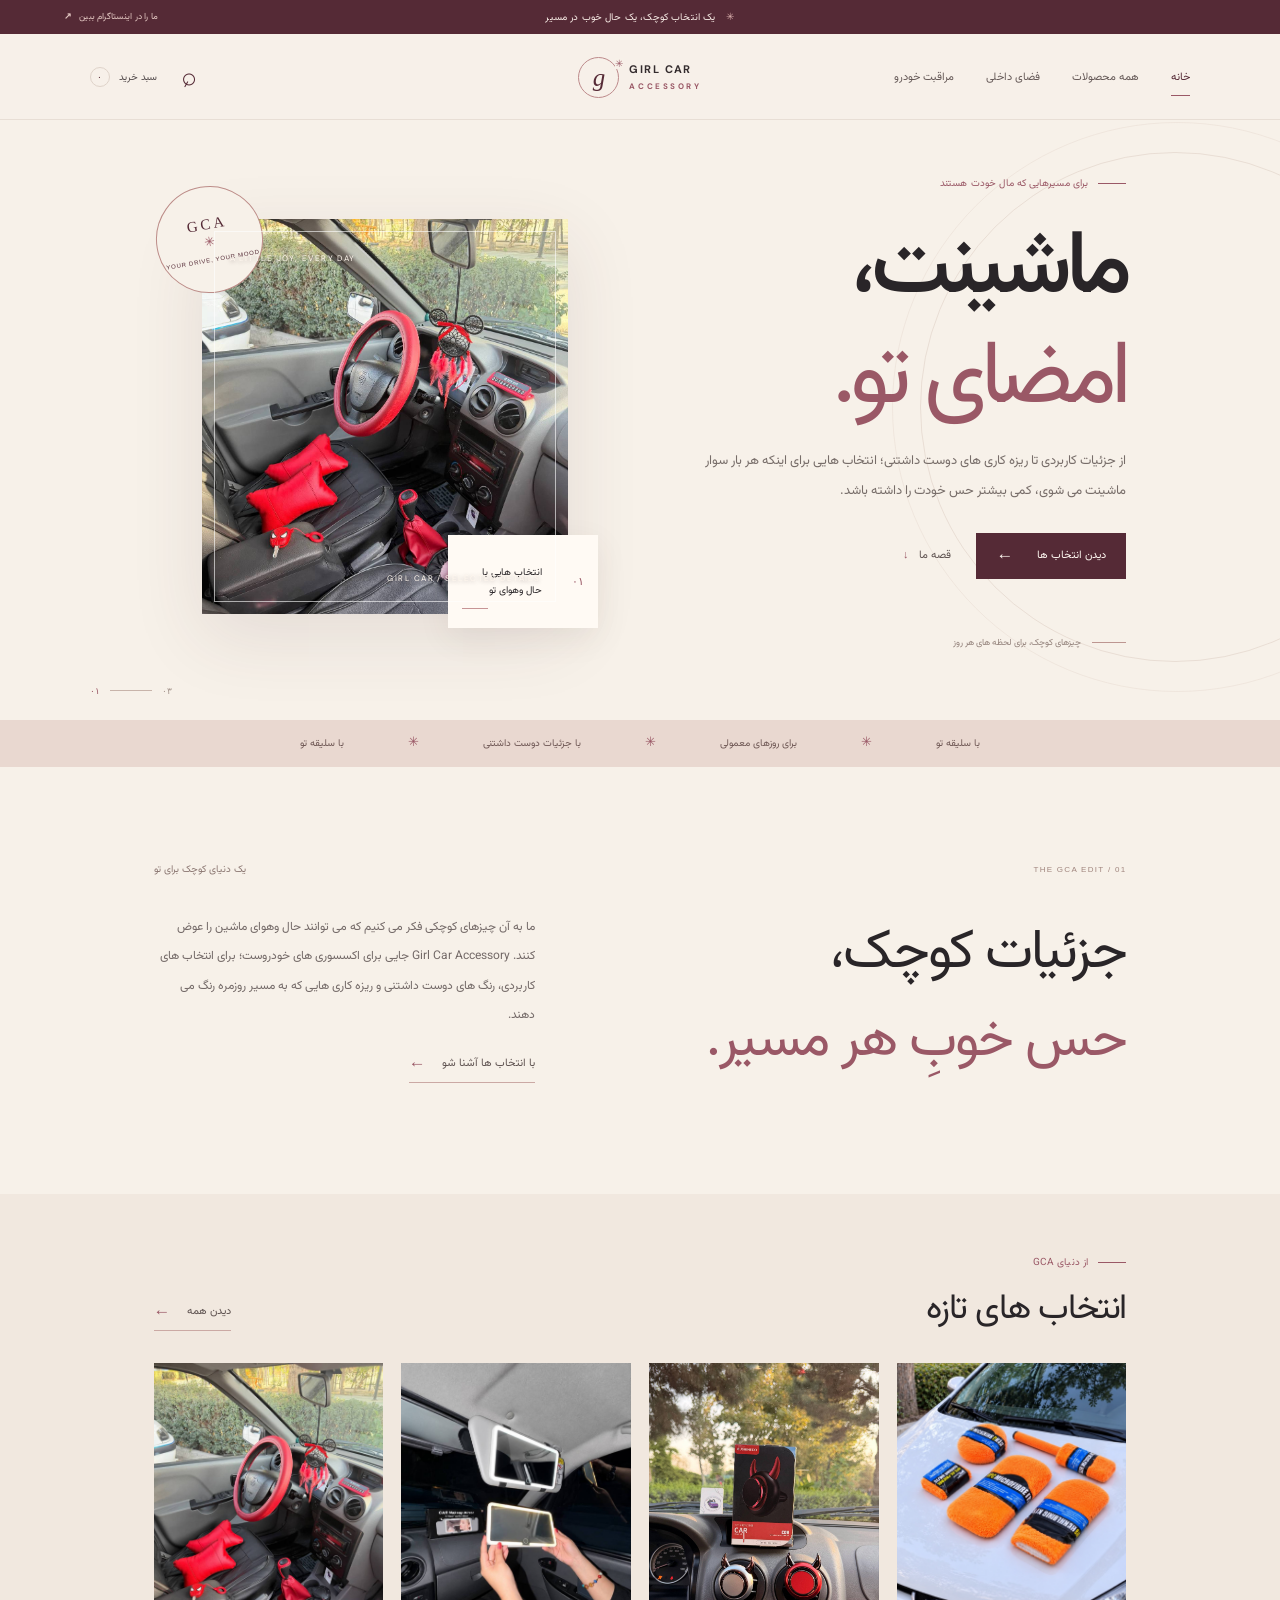
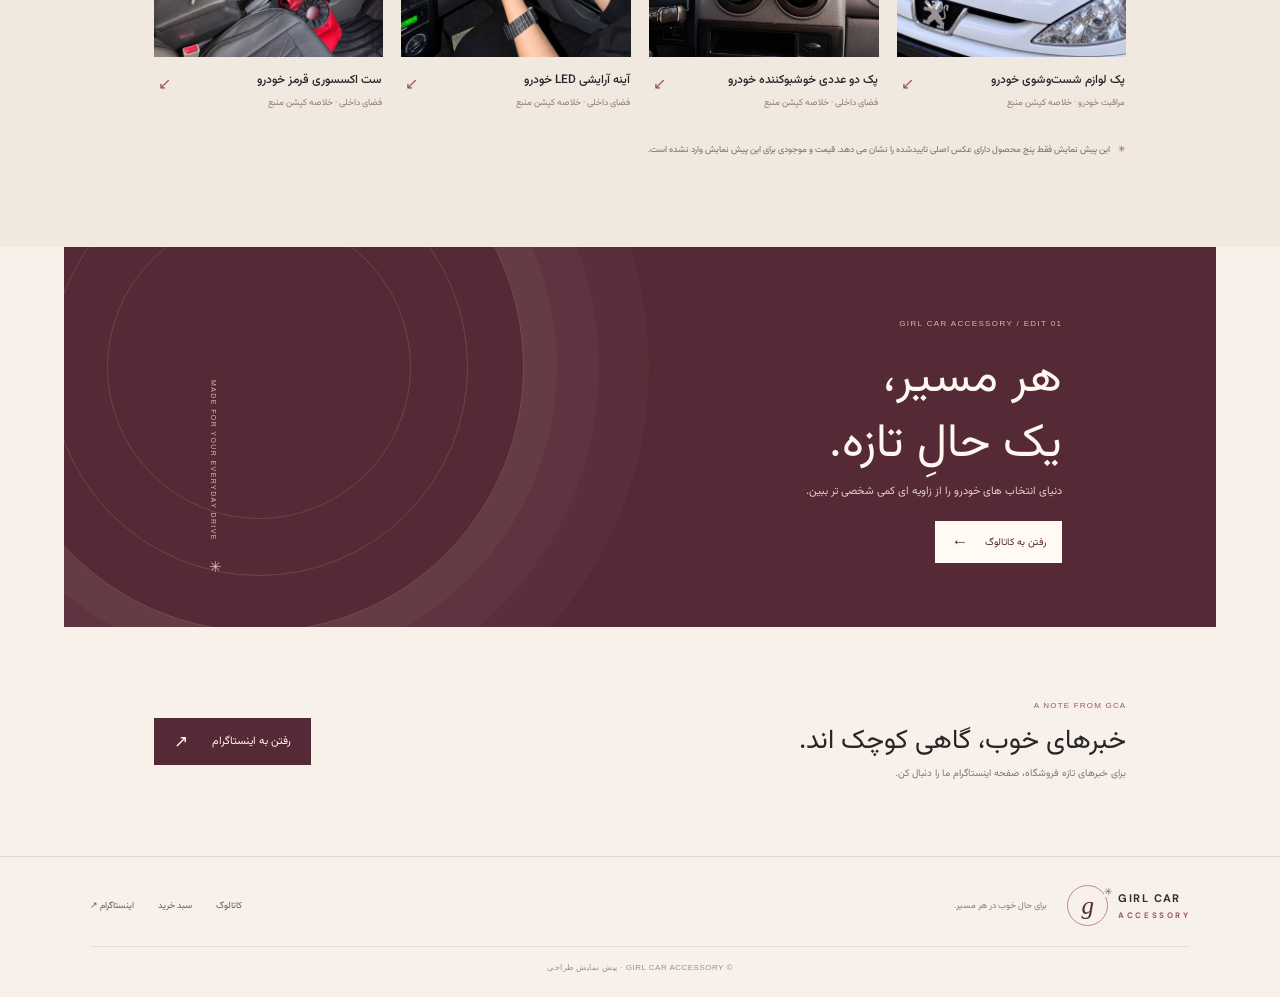
==== index.html @ e31d3c9d "Prepare public Girl Car Accessory preview" ====
<!doctype html>
<html lang="fa" dir="rtl">
<head>
  <meta charset="utf-8">
  <meta name="viewport" content="width=device-width, initial-scale=1">
  <meta name="theme-color" content="#f7f1e9">
  <meta name="description" content="فروشگاه لوازم جانبی خودرو با انتخاب هایی برای حال بهتر در مسیر.">
  <title>Girl Car Accessory | جزئیات کوچک، حس خوب رانندگی</title>
  <link rel="preconnect" href="https://fonts.googleapis.com">
  <link rel="preconnect" href="https://fonts.gstatic.com" crossorigin>
  <link href="https://fonts.googleapis.com/css2?family=DM+Sans:wght@400;500;600;700&family=Vazirmatn:wght@300;400;500;600;700&display=swap" rel="stylesheet">
  <link rel="stylesheet" href="styles.css">
<link rel="icon" type="image/svg+xml" href="gca-favicon.svg"></head>
<body>
  <div class="announcement"><span class="announcement-mark">✳</span><span>یک انتخاب کوچک، یک حال خوب در مسیر</span><a href="https://www.instagram.com/girl_car_accessory/" target="_blank" rel="noreferrer">ما را در اینستاگرام ببین <b>↗</b></a></div>
  <header class="site-header">
    <button class="menu-toggle" aria-label="باز کردن منو" aria-expanded="false"><span></span><span></span></button>
    <nav class="main-nav" aria-label="ناوبری اصلی"><a class="active" href="index.html">خانه</a><a href="catalog.html">همه محصولات</a><a href="catalog.html?category=interior">فضای داخلی</a><a href="catalog.html?category=care">مراقبت خودرو</a></nav>
    <a class="brand" href="index.html" aria-label="Girl Car Accessory، خانه"><span class="brand-symbol">g<span>✳</span></span><span class="brand-wordmark">GIRL CAR<small>ACCESSORY</small></span></a>
    <div class="header-tools"><a class="search-link" href="catalog.html" aria-label="جست وجو">⌕</a><a class="bag-link" href="cart.html" aria-label="سبد خرید">سبد خرید <span class="bag-count">۰</span></a></div>
  </header>
  <main>
    <section class="hero" aria-labelledby="hero-title">
      <div class="hero-orbit orbit-one"></div><div class="hero-orbit orbit-two"></div>
      <div class="hero-copy">
        <div class="eyebrow"><span class="eyebrow-rule"></span>برای مسیرهایی که مال خودت هستند</div>
        <h1 id="hero-title">ماشینت،<br><em>امضای تو.</em></h1>
        <p>از جزئیات کاربردی تا ریزه کاری های دوست داشتنی؛ انتخاب هایی برای اینکه هر بار سوار ماشینت می شوی، کمی بیشتر حس خودت را داشته باشد.</p>
        <div class="hero-actions"><a href="catalog.html" class="button-primary">دیدن انتخاب ها <span>←</span></a><a href="#story" class="quiet-link">قصه ما <span>↓</span></a></div>
        <div class="hero-footnote"><span></span>چیزهای کوچک، برای لحظه های هر روز</div>
      </div>
      <div class="hero-visual" aria-label="روایت تصویری از انتخاب های فروشگاه">
        <div class="hero-photo-frame">
          <img class="hero-real-photo" src="media/red-car-accessory-set/red-set.jpg" alt="عکس اصلی ست اکسسوری قرمز خودرو در کابین">
          <div class="frame-label label-top">A LITTLE JOY, EVERY DAY</div><div class="frame-label label-bottom">GIRL CAR / SELECTED DETAILS</div>
        </div>
        <div class="visual-note"><span class="note-number">۰۱</span><span>انتخاب هایی با<br>حال وهوای تو</span><i></i></div>
        <div class="hero-seal"><span>GCA</span><b>✳</b><small>YOUR DRIVE, YOUR MOOD</small></div>
      </div>
      <div class="hero-index"><b>۰۱</b><span></span>۰۳</div>
    </section>
    <section class="brand-strip" aria-label="ویژگی های برند"><span>با سلیقه تو</span><i>✳</i><span>برای روزهای معمولی</span><i>✳</i><span>با جزئیات دوست داشتنی</span><i>✳</i><span>با سلیقه تو</span></section>
    <section class="story section-shell" id="story">
      <div class="section-meta"><span>01 / THE GCA EDIT</span><span>یک دنیای کوچک برای تو</span></div>
      <div class="story-grid"><h2>جزئیات کوچک،<br><em>حس خوبِ هر مسیر.</em></h2><div class="story-copy"><p>ما به آن چیزهای کوچکی فکر می کنیم که می توانند حال وهوای ماشین را عوض کنند. Girl Car Accessory جایی برای اکسسوری های خودروست؛ برای انتخاب های کاربردی، رنگ های دوست داشتنی و ریزه کاری هایی که به مسیر روزمره رنگ می دهند.</p><a href="catalog.html" class="text-arrow">با انتخاب ها آشنا شو <span>←</span></a></div></div>
    </section>
    <section class="edit-section section-shell" aria-labelledby="edit-title">
      <div class="section-heading"><div><div class="eyebrow"><span class="eyebrow-rule"></span>از دنیای GCA</div><h2 id="edit-title">انتخاب های تازه</h2></div><a class="text-arrow" href="catalog.html">دیدن همه <span>←</span></a></div>
      <div class="product-grid">
        <a class="product-card" href="product.html?slug=car-wash-kit"><div class="product-art art-wash"><span class="source-stamp">جایگاه عکس · فایل اصلی در انتظار</span><span class="art-glyph">✳</span><span class="art-caption">DESIGN PLACEHOLDER</span></div><div class="product-info"><div><h3>پک لوازم شست وشوی خودرو</h3><p>از انتخاب های مراقبت خودرو</p></div><span class="card-arrow">↙</span></div></a>
        <a class="product-card" href="product.html?slug=led-vanity-mirror"><div class="product-art art-mirror"><span class="source-stamp">جایگاه عکس · فایل اصلی در انتظار</span><span class="art-glyph">◌</span><span class="art-caption">DESIGN PLACEHOLDER</span></div><div class="product-info"><div><h3>آینه آرایشی LED خودرو</h3><p>جزئیاتی برای فضای داخلی</p></div><span class="card-arrow">↙</span></div></a>
        <a class="product-card" href="product.html?slug=dancing-lizard-figure"><div class="product-art art-charm"><span class="source-stamp">جایگاه عکس · فایل اصلی در انتظار</span><span class="art-glyph">✳</span><span class="art-caption">DESIGN PLACEHOLDER</span></div><div class="product-info"><div><h3>فیگور فنری مارمولک</h3><p>یک جزئیات بازیگوشانه</p></div><span class="card-arrow">↙</span></div></a>
        <a class="product-card" href="product.html?slug=two-piece-car-fragrance"><div class="product-art art-wheel"><span class="source-stamp">جایگاه عکس · فایل اصلی در انتظار</span><span class="art-glyph">◉</span><span class="art-caption">DESIGN PLACEHOLDER</span></div><div class="product-info"><div><h3>پک دو عددی خوشبوکننده خودرو</h3><p>دو رنگ در کپشن معرفی شده</p></div><span class="card-arrow">↙</span></div></a>
      </div>
      <p class="preview-note"><span>✳</span>این پیش نمایش فقط پنج محصول دارای عکس اصلی تاییدشده را نشان می دهد. قیمت و موجودی برای این پیش نمایش وارد نشده است.</p>
    </section>
    <section class="editorial-banner"><div class="banner-outline"></div><div class="banner-copy"><span class="banner-kicker">GIRL CAR ACCESSORY / EDIT 01</span><h2>هر مسیر،<br>یک حالِ تازه.</h2><p>دنیای انتخاب های خودرو را از زاویه ای کمی شخصی تر ببین.</p><a class="button-light" href="catalog.html">رفتن به کاتالوگ <span>←</span></a></div><div class="banner-side-note">MADE FOR YOUR EVERYDAY DRIVE <b>✳</b></div></section>
    <section class="newsletter section-shell"><div><span class="eyebrow">A NOTE FROM GCA</span><h2>خبرهای خوب، گاهی کوچک اند.</h2><p>برای خبرهای تازه فروشگاه، صفحه اینستاگرام ما را دنبال کن.</p></div><a href="https://www.instagram.com/girl_car_accessory/" target="_blank" rel="noreferrer" class="button-primary">رفتن به اینستاگرام <span>↗</span></a></section>
  </main>
  <footer class="site-footer"><a class="brand footer-brand" href="index.html"><span class="brand-symbol">g<span>✳</span></span><span class="brand-wordmark">GIRL CAR<small>ACCESSORY</small></span></a><p>برای حال خوب در هر مسیر.</p><div class="footer-links"><a href="catalog.html">کاتالوگ</a><a href="cart.html">سبد خرید</a><a href="https://www.instagram.com/girl_car_accessory/" target="_blank" rel="noreferrer">اینستاگرام ↗</a></div><small>© GIRL CAR ACCESSORY · پیش نمایش طراحی</small></footer>
  <script src="script.js" defer></script><script src="storefront-preview.js" defer></script>
</body>
</html>
---- styles.css ----
@charset "UTF-8";
:root{--paper:#f7f1e9;--ivory:#fffaf4;--cream:#efe4d9;--rose:#c8878d;--rose-dark:#9a5866;--burgundy:#552a36;--ink:#292528;--muted:#786d6a;--line:#dfd3c9;--serif:"DM Sans","Vazirmatn",sans-serif;--fa:"Vazirmatn",Tahoma,sans-serif;--shadow:0 22px 70px #4c30351c}
*{box-sizing:border-box}html{scroll-behavior:smooth}body{margin:0;background:var(--paper);color:var(--ink);font-family:var(--fa);font-size:14px;font-weight:400;-webkit-font-smoothing:antialiased}a{color:inherit;text-decoration:none}button{font:inherit}img{max-width:100%;display:block}::selection{background:#d8adb0;color:var(--burgundy)}
.announcement{height:34px;background:var(--burgundy);color:#f8ece6;display:flex;align-items:center;justify-content:center;gap:11px;font-size:10px;letter-spacing:.015em}.announcement-mark{color:#dcb2af}.announcement a{position:absolute;left:clamp(18px,5vw,72px);font-size:9px;color:#e3c7c2}.announcement a b{font-family:Arial,sans-serif;margin-right:5px}
.site-header{height:86px;padding:0 clamp(24px,7vw,104px);display:grid;grid-template-columns:1fr auto 1fr;align-items:center;border-bottom:1px solid #e8ded5;background:#f7f1e9f2;position:relative;z-index:10}.main-nav{display:flex;align-items:center;gap:32px;color:#655957;font-size:11px}.main-nav a{height:86px;display:grid;align-items:center;position:relative;transition:color .2s}.main-nav a:after{content:"";position:absolute;bottom:24px;right:0;width:0;height:1px;background:var(--rose-dark);transition:width .25s}.main-nav a:hover,.main-nav a.active{color:var(--burgundy)}.main-nav a:hover:after,.main-nav a.active:after{width:100%}.brand{display:flex;direction:ltr;align-items:center;gap:10px;justify-self:center;white-space:nowrap}.brand-symbol{width:41px;height:41px;border:1px solid #bd8a8b;border-radius:50%;display:grid;place-items:center;color:var(--burgundy);font:italic 25px/1 Georgia,serif;position:relative}.brand-symbol>span{position:absolute;font:10px Georgia;right:-5px;top:0;color:var(--rose-dark);background:var(--paper)}.brand-wordmark{font:700 11px/1.25 var(--serif);letter-spacing:.13em;color:#342c2e}.brand-wordmark small{display:block;font-size:8px;letter-spacing:.32em;color:var(--rose-dark);margin-top:4px}.header-tools{display:flex;align-items:center;justify-self:end;gap:24px;font-size:10px;color:#51494a}.search-link{font:26px/1 Georgia;color:var(--burgundy);transform:rotate(-15deg)}.bag-link{display:flex;align-items:center;gap:9px}.bag-count{width:20px;height:20px;border:1px solid var(--line);border-radius:50%;display:grid;place-items:center;font:9px Arial;color:var(--burgundy)}.menu-toggle{display:none}
.hero{min-height:590px;position:relative;overflow:hidden;display:grid;grid-template-columns:minmax(0,1fr) minmax(370px,.95fr);align-items:center;gap:5vw;padding:56px clamp(42px,12vw,174px) 70px}.hero-copy{position:relative;z-index:2;max-width:500px}.eyebrow{display:flex;align-items:center;gap:10px;color:var(--rose-dark);font-size:10px;letter-spacing:.015em}.eyebrow-rule{height:1px;width:28px;background:var(--rose-dark)}.hero h1{font-size:clamp(58px,7vw,91px);line-height:1.23;letter-spacing:-.065em;font-weight:500;margin:24px 0 12px}.hero h1 em,.story h2 em{font-style:normal;color:var(--rose-dark);font-weight:400}.hero-copy>p{max-width:430px;color:#776d69;line-height:2.25;font-size:13px;margin:0}.hero-actions{display:flex;align-items:center;gap:25px;margin-top:27px}.button-primary{display:inline-flex;align-items:center;justify-content:center;gap:24px;padding:13px 20px;background:var(--burgundy);color:#fff9f2;font-size:11px;transition:background .2s,transform .2s}.button-primary:hover{background:#784453;transform:translateY(-2px)}.button-primary span,.button-light span{font:17px Arial,sans-serif}.quiet-link,.text-arrow{font-size:11px;color:#5f5351}.quiet-link span{margin-right:8px;color:var(--rose-dark)}.hero-footnote{display:flex;align-items:center;gap:11px;margin-top:57px;color:#93827b;font-size:9px}.hero-footnote span{width:34px;height:1px;background:#bd9691}.hero-visual{height:435px;max-width:510px;width:100%;position:relative;justify-self:center}.hero-photo-frame{position:absolute;inset:24px 28px 16px 48px;background:#e4c9c1;box-shadow:var(--shadow);overflow:hidden}.hero-photo-frame:before{content:"";position:absolute;inset:12px;border:1px solid #fff9;z-index:2;pointer-events:none}.hero-photo-frame img{width:100%;height:100%;object-fit:cover;object-position:center;filter:saturate(.84)}.photo-fallback{position:absolute;inset:0;background:radial-gradient(circle at 70% 24%,#f4e2c8 0 13%,transparent 13.5%),linear-gradient(140deg,#bd7f87,#e5bcb3 48%,#ecd9c8);color:#fffaf3;display:flex;flex-direction:column;justify-content:center;align-items:center;gap:12px;font-size:13px}.photo-fallback[hidden]{display:none}.photo-fallback small{font-size:9px;color:#fff2e7}.fallback-spark{font-size:44px}.frame-label{position:absolute;z-index:3;direction:ltr;color:#fff7ee;font:8px var(--serif);letter-spacing:.18em;text-shadow:0 1px 4px #34242b66}.label-top{top:34px;left:28px}.label-bottom{bottom:31px;right:28px}.visual-note{position:absolute;right:-2px;bottom:2px;width:150px;height:93px;background:var(--ivory);box-shadow:0 10px 30px #503b3414;display:grid;grid-template-columns:34px 1fr;align-items:center;gap:8px;padding:14px;font-size:10px;line-height:1.8}.note-number{color:var(--rose-dark);font:11px Georgia}.visual-note i{position:absolute;width:26px;height:1px;background:#c79596;left:14px;bottom:19px}.hero-seal{position:absolute;top:-9px;left:2px;width:107px;height:107px;border:1px solid #bd8d89;border-radius:50%;display:flex;flex-direction:column;align-items:center;justify-content:center;color:var(--burgundy);background:var(--paper);transform:rotate(-10deg)}.hero-seal span{font:15px Georgia;letter-spacing:.2em}.hero-seal b{font-size:13px;color:var(--rose-dark);font-weight:400}.hero-seal small{font:6px Arial;letter-spacing:.13em;margin-top:4px;direction:ltr}.hero-orbit{position:absolute;border:1px solid #d8c7bc;border-radius:50%;pointer-events:none}.orbit-one{width:510px;height:510px;right:-150px;top:32px;opacity:.46}.orbit-two{width:570px;height:570px;right:-182px;top:2px;opacity:.27}.hero-index{position:absolute;bottom:24px;left:clamp(30px,7vw,100px);display:flex;align-items:center;gap:10px;color:#a4948c;font:9px Arial;direction:ltr}.hero-index b{color:var(--rose-dark);font-weight:500}.hero-index span{height:1px;width:42px;background:#c8b4aa}
.brand-strip{min-height:47px;background:#e9d8d0;display:flex;align-items:center;justify-content:center;gap:clamp(18px,5vw,70px);white-space:nowrap;overflow:hidden;color:#6e5754;font-size:10px}.brand-strip i{font-style:normal;color:var(--rose-dark);font-size:13px}
.section-shell{padding-left:clamp(25px,12vw,174px);padding-right:clamp(25px,12vw,174px)}.story{padding-top:95px;padding-bottom:108px}.section-meta{display:flex;justify-content:space-between;align-items:center;color:#a1867f;font:8px Arial,sans-serif;letter-spacing:.16em}.section-meta span:last-child{font:10px var(--fa);letter-spacing:0;color:#8b7772}.story-grid{display:grid;grid-template-columns:1fr .8fr;align-items:center;gap:9vw;margin-top:33px}.story h2{font-size:clamp(35px,4.4vw,55px);line-height:1.6;font-weight:400;letter-spacing:-.035em;margin:0}.story-copy p{font-size:12px;line-height:2.45;color:#746a68;margin:0 0 22px}.text-arrow{display:inline-flex;align-items:center;gap:16px;border-bottom:1px solid #cba9a4;padding-bottom:8px;transition:gap .2s}.text-arrow:hover{gap:23px}.text-arrow span{font:17px Arial;color:var(--rose-dark)}
.edit-section{padding-top:61px;padding-bottom:88px;background:#f1e8df}.section-heading{display:flex;align-items:end;justify-content:space-between;margin-bottom:26px}.section-heading h2{font-size:35px;font-weight:400;margin:12px 0 0;letter-spacing:-.03em}.section-heading>.text-arrow{margin-bottom:6px}.product-grid{display:grid;grid-template-columns:repeat(4,minmax(0,1fr));gap:18px}.product-card{min-width:0;display:block}.product-art{height:auto;aspect-ratio:.78;position:relative;overflow:hidden;display:grid;place-items:center;transition:transform .35s,box-shadow .35s}.product-card:hover .product-art{transform:translateY(-5px);box-shadow:var(--shadow)}.product-art:before,.product-art:after{content:"";position:absolute;border:1px solid #ffffff70;border-radius:50%;width:76%;aspect-ratio:1}.product-art:after{width:55%;opacity:.7}.art-wash{background:linear-gradient(145deg,#a9666c,#d29c96 47%,#ecd8c6)}.art-mirror{background:linear-gradient(145deg,#dfcbc1,#efe4d8 46%,#bb8b89)}.art-charm{background:linear-gradient(140deg,#682e3e,#ad6975 55%,#e0b9ac)}.art-wheel{background:linear-gradient(145deg,#d9c2b7,#eee4d9 50%,#bc8888)}.art-glyph{font-size:74px;color:#fff4e8;line-height:1;z-index:1;text-shadow:0 6px 24px #52343a40}.art-mirror .art-glyph{font-size:106px;font-weight:200}.art-charm .art-glyph{font-size:59px}.art-wheel .art-glyph{font-size:84px}.source-stamp{position:absolute;z-index:2;top:13px;right:13px;background:#fffaf0e8;padding:6px 9px;color:#6b4d50;font-size:8px}.art-caption{position:absolute;z-index:2;bottom:18px;left:10px;right:10px;text-align:center;direction:ltr;font:7px Arial;letter-spacing:.18em;color:#fff5ed;text-shadow:0 1px 4px #3f252844}.product-info{display:flex;align-items:start;justify-content:space-between;gap:8px;padding:14px 1px 0}.product-info h3{font-size:12px;font-weight:500;margin:0 0 7px}.product-info p{font-size:9px;color:#8c7b77;margin:0}.card-arrow{font:16px Arial;color:var(--rose-dark);padding:3px}.preview-note{margin:32px 0 0;font-size:9px;color:#776d68;line-height:1.9;display:flex;align-items:start;gap:8px}.preview-note span{color:var(--rose-dark)}
.editorial-banner{position:relative;overflow:hidden;min-height:380px;background:var(--burgundy);color:#fff8f0;margin:0 clamp(14px,5vw,72px);padding:61px clamp(35px,12vw,172px);display:flex;align-items:center}.banner-outline{position:absolute;left:-70px;top:-145px;width:530px;height:530px;border:1px solid #e5c8c536;border-radius:50%;box-shadow:0 0 0 33px #e5c8c50b,0 0 0 75px #e5c8c509,0 0 0 125px #e5c8c507}.banner-outline:before,.banner-outline:after{content:"";position:absolute;border:1px solid #e5c8c529;border-radius:50%;inset:55px}.banner-outline:after{inset:112px}.banner-copy{position:relative;z-index:1}.banner-kicker{font:8px Arial;letter-spacing:.17em;color:#e0b4ad}.banner-copy h2{font-size:47px;line-height:1.4;font-weight:400;margin:13px 0 5px}.banner-copy p{font-size:11px;color:#e4cfca;margin:0 0 21px}.button-light{background:var(--ivory);color:var(--burgundy);padding:11px 16px;display:inline-flex;align-items:center;gap:17px;font-size:10px}.banner-side-note{position:absolute;left:12%;bottom:50px;writing-mode:vertical-rl;direction:ltr;font:7px Arial;letter-spacing:.2em;color:#dbb6ae;display:flex;align-items:center;gap:17px}.banner-side-note b{font:15px var(--fa)}
.newsletter{padding-top:74px;padding-bottom:75px;display:flex;align-items:center;justify-content:space-between;gap:22px}.newsletter .eyebrow{font:8px Arial;letter-spacing:.15em}.newsletter h2{font-size:27px;font-weight:400;margin:10px 0 3px}.newsletter p{margin:0;color:#837672;font-size:10px}.newsletter .button-primary{flex:none}
.site-footer{padding:28px clamp(25px,7vw,104px) 25px;display:grid;grid-template-columns:auto 1fr auto;align-items:center;gap:20px;border-top:1px solid #e2d6cd}.footer-brand{justify-self:start}.site-footer>p{font-size:9px;color:#8c7b77;margin:0}.footer-links{display:flex;gap:24px;font-size:9px;color:#665b59}.site-footer>small{grid-column:1/-1;border-top:1px solid #e6dcd5;padding-top:16px;text-align:center;color:#a08f87;font:8px Arial;letter-spacing:.06em}
/* The following page shells are shared with the catalog, detail, cart and checkout previews. */
.commerce-shell{max-width:1240px;margin:auto;padding:56px clamp(20px,7vw,90px) 90px}.commerce-kicker{font:8px Arial;letter-spacing:.16em;color:var(--rose-dark)}.commerce-title{font-size:clamp(32px,4vw,50px);font-weight:400;margin:10px 0 8px}.commerce-intro{color:var(--muted);font-size:12px;line-height:2}.commerce-toolbar{display:flex;align-items:center;justify-content:space-between;border-bottom:1px solid var(--line);padding:18px 0;margin:27px 0}.filter-pills{display:flex;gap:8px;flex-wrap:wrap}.filter-pills a,.filter-pills button{border:1px solid var(--line);background:transparent;padding:8px 13px;color:#6c605e;font-size:9px;cursor:pointer}.filter-pills .selected{background:var(--burgundy);border-color:var(--burgundy);color:white}.sort-select{background:transparent;border:0;color:#625957;font:10px var(--fa)}.catalog-grid{display:grid;grid-template-columns:repeat(3,minmax(0,1fr));gap:34px 20px}.product-detail-grid{display:grid;grid-template-columns:1fr .8fr;gap:7vw;align-items:start}.detail-gallery{display:grid;grid-template-columns:70px 1fr;gap:12px}.gallery-thumbs{display:flex;flex-direction:column;gap:10px}.gallery-thumb{aspect-ratio:1;background:var(--cream);border:1px solid var(--line)}.gallery-main{aspect-ratio:.9;background:linear-gradient(145deg,#d0a49c,#efe3d7);display:grid;place-items:center;color:white;font-size:65px;position:relative}.gallery-main:after{content:"تصویر محصول در انتظار فایل مرجع";position:absolute;bottom:14px;right:14px;left:14px;background:#fffaf0e8;color:#655256;text-align:center;font-size:9px;padding:9px}.detail-copy{padding-top:15px}.detail-copy h1{font-size:34px;font-weight:400;margin:12px 0}.detail-category{font-size:10px;color:var(--rose-dark)}.detail-copy p{font-size:12px;line-height:2.3;color:#746967}.detail-source{margin-top:23px;padding:16px;border-right:2px solid var(--rose);background:#f2e9e0;font-size:10px;line-height:2;color:#776c67}.detail-placeholder{font-size:9px;color:#987e79;margin-top:15px}
.cart-layout,.checkout-layout{display:grid;grid-template-columns:1.4fr .8fr;gap:45px;align-items:start}.cart-empty,.checkout-preview{border:1px solid var(--line);padding:30px;background:#fbf7f1}.cart-empty-mark{font-size:35px;color:var(--rose-dark)}.cart-empty h2,.checkout-preview h2{font-size:20px;font-weight:400}.cart-empty p,.checkout-preview p{font-size:11px;color:#7d716e;line-height:2}.summary-card{background:#f0e6dd;padding:23px}.summary-card h3{font-size:15px;font-weight:500;margin:0 0 16px}.summary-row{display:flex;justify-content:space-between;border-bottom:1px solid #ddcec4;padding:12px 0;font-size:10px;color:#736763}.summary-card .button-primary{width:100%;margin-top:18px;border:0}.summary-note{font-size:9px;color:#847772;line-height:1.9}.checkout-fields{display:grid;grid-template-columns:1fr 1fr;gap:14px}.checkout-fields label{display:grid;gap:7px;font-size:9px;color:#726764}.checkout-fields label.wide{grid-column:1/-1}.checkout-fields input,.checkout-fields select,.checkout-fields textarea{border:1px solid var(--line);background:#fffaf5;padding:11px;font:11px var(--fa);min-width:0}.preview-warning{padding:10px;background:#f3e1da;color:#734c4b;font-size:9px;line-height:1.8}
@media(max-width:900px){.site-header{padding:0 32px}.main-nav{gap:18px}.hero{padding-right:7vw;padding-left:7vw;gap:3vw}.hero-visual{height:380px}.section-shell{padding-right:7vw;padding-left:7vw}.product-grid{grid-template-columns:repeat(2,minmax(0,1fr));gap:26px 16px}.catalog-grid{grid-template-columns:repeat(2,minmax(0,1fr))}.section-heading h2{font-size:30px}}
@media(max-width:600px){.announcement{height:31px;font-size:8px;gap:6px}.announcement a{display:none}.site-header{height:68px;padding:0 18px;grid-template-columns:32px 1fr 78px}.menu-toggle{display:flex;width:28px;height:28px;border:0;background:none;padding:4px;flex-direction:column;justify-content:center;gap:5px}.menu-toggle span{height:1px;background:var(--ink);width:19px}.brand{grid-column:2;gap:7px}.brand-symbol{width:34px;height:34px;font-size:21px}.brand-wordmark{font-size:9px}.brand-wordmark small{font-size:7px}.main-nav{display:none;position:absolute;top:68px;right:0;left:0;height:auto;background:var(--ivory);padding:11px 22px 18px;box-shadow:0 15px 20px #302b2a18;flex-direction:column;gap:0}.main-nav.open{display:flex}.main-nav a{height:auto;padding:12px 0;border-bottom:1px solid #eee4db}.main-nav a:after{display:none}.header-tools{gap:13px}.search-link{font-size:21px}.bag-link{font-size:0}.bag-count{font-size:9px}.hero{min-height:0;padding:37px 22px 48px;grid-template-columns:1fr;gap:25px}.hero-copy{order:0}.hero h1{font-size:58px;margin:17px 0 7px;line-height:1.25}.hero-copy>p{font-size:11px;line-height:2.2;max-width:350px}.hero-actions{margin-top:20px;gap:19px}.button-primary{padding:12px 15px;font-size:10px;gap:16px}.quiet-link{font-size:10px}.hero-footnote{margin-top:25px;font-size:8px}.hero-visual{order:1;height:auto;aspect-ratio:1.12;width:91%;margin:0 auto}.hero-photo-frame{inset:15px 17px 11px 28px}.hero-photo-frame:before{inset:8px}.hero-seal{width:75px;height:75px;top:0;left:0}.hero-seal span{font-size:12px}.hero-seal b{font-size:10px}.hero-seal small{font-size:5px}.visual-note{width:116px;height:71px;font-size:8px;grid-template-columns:24px 1fr;padding:10px;right:-5px;bottom:-1px}.note-number{font-size:9px}.visual-note i{bottom:13px}.frame-label{font-size:6px}.label-top{top:23px;left:18px}.label-bottom{bottom:20px;right:17px}.hero-orbit{display:none}.hero-index{bottom:17px;left:22px;font-size:8px}.brand-strip{height:39px;min-height:39px;justify-content:flex-start;padding-right:20px;gap:19px;font-size:8px}.brand-strip span:nth-last-child(-n+2){display:none}.story{padding-top:62px;padding-bottom:69px}.section-meta{font-size:7px}.section-meta span:last-child{font-size:8px}.story-grid{grid-template-columns:1fr;gap:12px;margin-top:20px}.story h2{font-size:35px;line-height:1.55}.story-copy p{font-size:10px;line-height:2.3;margin-bottom:16px}.text-arrow{font-size:9px}.edit-section{padding-top:43px;padding-bottom:56px}.section-heading{margin-bottom:18px}.section-heading h2{font-size:27px;margin-top:8px}.section-heading .text-arrow{font-size:9px}.product-grid{gap:23px 10px}.product-art{aspect-ratio:.73}.source-stamp{top:8px;right:8px;font-size:7px;padding:5px 6px}.art-glyph{font-size:55px}.art-mirror .art-glyph{font-size:80px}.art-charm .art-glyph{font-size:48px}.art-wheel .art-glyph{font-size:66px}.art-caption{font-size:6px;letter-spacing:.12em;bottom:12px}.product-info{padding-top:10px}.product-info h3{font-size:10px;line-height:1.8;margin-bottom:3px}.product-info p{font-size:8px;line-height:1.8}.card-arrow{font-size:13px}.preview-note{font-size:8px;margin-top:23px;line-height:2}.editorial-banner{min-height:310px;margin:0 10px;padding:43px 27px}.banner-outline{width:330px;height:330px;left:-100px;top:-89px;box-shadow:0 0 0 22px #e5c8c50b,0 0 0 52px #e5c8c509}.banner-copy h2{font-size:37px}.banner-copy p{font-size:9px;max-width:250px;line-height:2}.banner-side-note{left:13px;bottom:25px;font-size:5px}.newsletter{padding-top:48px;padding-bottom:50px;align-items:flex-start;flex-direction:column}.newsletter h2{font-size:22px}.newsletter p{font-size:9px}.site-footer{grid-template-columns:1fr auto;padding:23px 20px 18px;gap:12px}.site-footer>p{grid-column:1/-1;grid-row:2}.footer-links{grid-column:1/-1;justify-content:space-between;gap:12px;font-size:8px}.site-footer>small{font-size:7px;padding-top:12px}.commerce-shell{padding:35px 18px 60px}.commerce-title{font-size:31px}.commerce-intro{font-size:10px}.commerce-toolbar{align-items:start;gap:14px;flex-direction:column}.filter-pills{gap:6px}.catalog-grid{grid-template-columns:repeat(2,minmax(0,1fr));gap:23px 10px}.product-detail-grid{grid-template-columns:1fr;gap:22px}.detail-gallery{grid-template-columns:48px 1fr;gap:8px}.gallery-main{aspect-ratio:1}.detail-copy{padding-top:0}.detail-copy h1{font-size:27px}.cart-layout,.checkout-layout{grid-template-columns:1fr;gap:20px}.cart-empty,.checkout-preview{padding:22px}.checkout-fields{grid-template-columns:1fr}.checkout-fields label.wide{grid-column:auto}.summary-card{padding:19px}}
@media(prefers-reduced-motion:reduce){*,*:before,*:after{scroll-behavior:auto!important;transition:none!important;animation:none!important}}
.photo-fallback>span:not(.fallback-spark){padding:9px 14px;background:#552a36d9;color:#fffaf4;font-size:11px;box-shadow:0 7px 20px #34242b22}
.catalog-grid .product-card[hidden]{display:none}
.filter-pills button{font-family:var(--fa);border-radius:0}
.product-detail-grid .gallery-main:after{display:none}
.product-detail-grid .gallery-main{overflow:hidden;min-height:260px}
.product-detail-grid .gallery-main>span{font-size:64px}
.product-detail-grid .gallery-main>small{position:absolute;bottom:14px;right:14px;left:14px;background:#fffaf0e8;color:#655256;text-align:center;font-size:9px;line-height:1.8;padding:9px}
.product-detail-grid .gallery-main img{width:100%;height:100%;position:absolute;inset:0;object-fit:contain;background:#f3e8dd}
.gallery-thumbs button{padding:0;border:1px solid var(--line);background:#f1e8df;cursor:pointer;aspect-ratio:1;overflow:hidden}
.gallery-thumbs button img{width:100%;height:100%;object-fit:cover}
.detail-short{font-weight:500;color:#4e4244!important}
.verified-attributes,.missing-information{margin-top:22px}
.verified-attributes h2,.missing-information h2{font-size:13px;font-weight:500;margin:0 0 10px}
.verified-attributes ul,.missing-information ul{margin:0;padding:0 18px 0 0;display:grid;gap:7px;color:#766a68;font-size:10px;line-height:1.9}
.verified-attributes li::marker{color:var(--rose-dark)}
.missing-information{padding:14px;background:#f3eae2}
.missing-information li::marker{color:#a57c74}
.detail-source a{color:var(--burgundy);text-decoration:underline;text-underline-offset:3px}
.route-error{padding:28px;background:#f3eae2;color:var(--burgundy)}
/* Keep draft and commercial status readable when the product page stacks on mobile. */
.preview-warning b{display:block;margin-bottom:4px;font-size:10px}
.product-art>img{position:relative;z-index:1;width:100%;height:100%;object-fit:cover;transition:transform .45s ease}
.product-card:hover .product-art>img{transform:scale(1.035)}
.hero-photo-frame>img.hero-real-photo{object-fit:cover;object-position:center 42%;filter:none}
.gallery-main>img{width:100%;height:100%;object-fit:contain}
.gallery-thumbs button{padding:0;border:1px solid #eadcd4;background:#f9f3ed;cursor:pointer;overflow:hidden;aspect-ratio:1.4}
.gallery-thumbs button img{width:100%;height:100%;object-fit:cover}
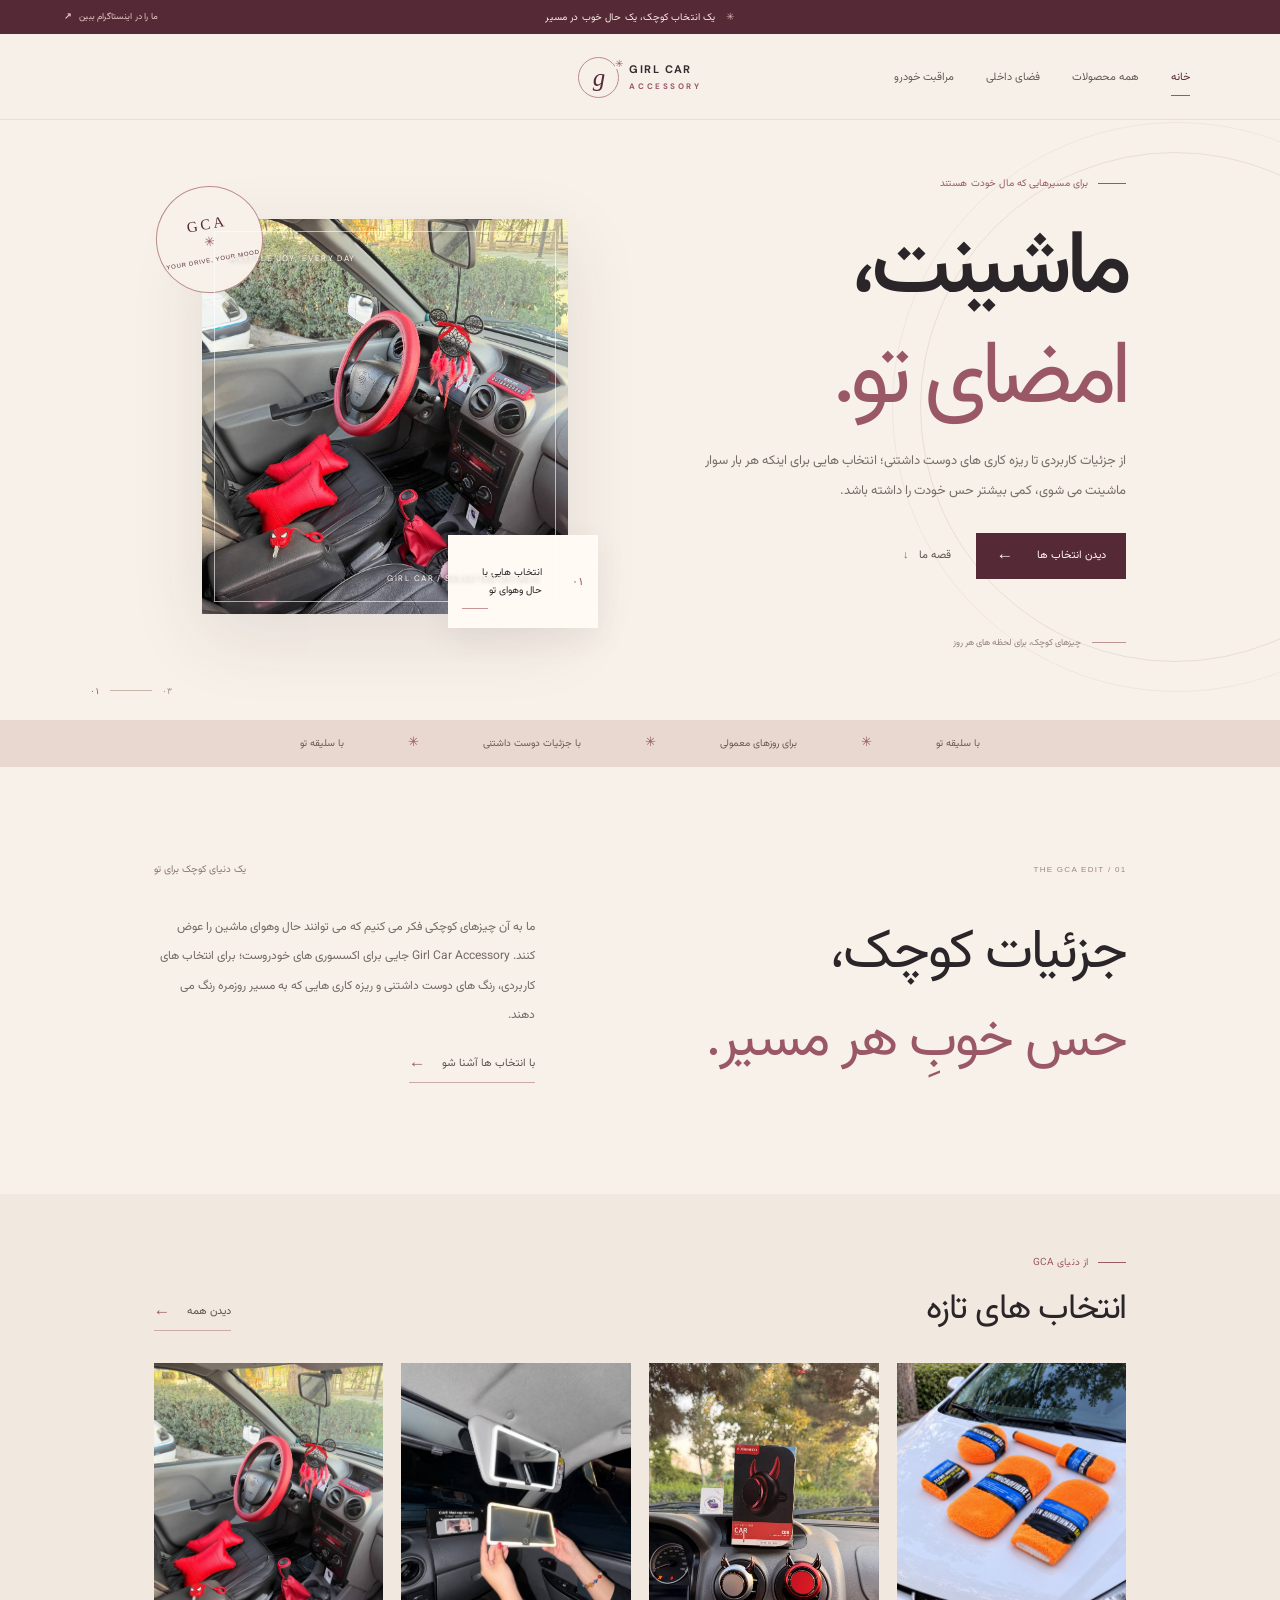
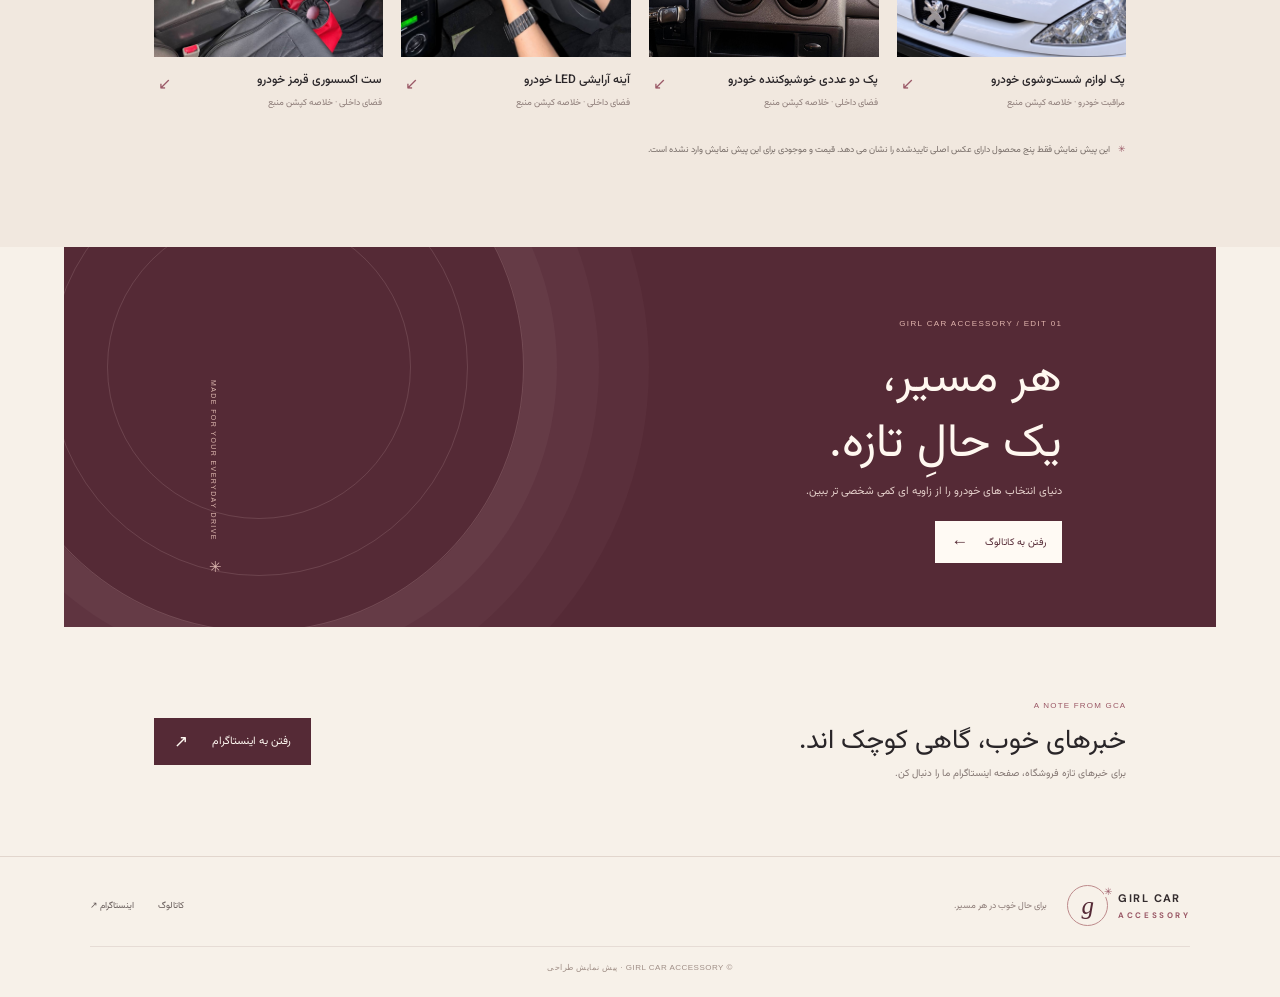
==== commit 489bcad8: "Polish public preview controls and catalog" ====
--- a/index.html
+++ b/index.html
@@ -15,9 +15,9 @@
   <div class="announcement"><span class="announcement-mark">✳</span><span>یک انتخاب کوچک، یک حال خوب در مسیر</span><a href="https://www.instagram.com/girl_car_accessory/" target="_blank" rel="noreferrer">ما را در اینستاگرام ببین <b>↗</b></a></div>
   <header class="site-header">
     <button class="menu-toggle" aria-label="باز کردن منو" aria-expanded="false"><span></span><span></span></button>
-    <nav class="main-nav" aria-label="ناوبری اصلی"><a class="active" href="index.html">خانه</a><a href="catalog.html">همه محصولات</a><a href="catalog.html?category=interior">فضای داخلی</a><a href="catalog.html?category=care">مراقبت خودرو</a></nav>
+    <nav class="main-nav" aria-label="ناوبری اصلی"><a class="active" href="index.html">خانه</a><a href="catalog.html">همه محصولات</a><a href="catalog.html?category=interior">فضای داخلی</a><a href="catalog.html?category=car-care">مراقبت خودرو</a></nav>
     <a class="brand" href="index.html" aria-label="Girl Car Accessory، خانه"><span class="brand-symbol">g<span>✳</span></span><span class="brand-wordmark">GIRL CAR<small>ACCESSORY</small></span></a>
-    <div class="header-tools"><a class="search-link" href="catalog.html" aria-label="جست وجو">⌕</a><a class="bag-link" href="cart.html" aria-label="سبد خرید">سبد خرید <span class="bag-count">۰</span></a></div>
+    <div class="header-tools" aria-hidden="true"></div>
   </header>
   <main>
     <section class="hero" aria-labelledby="hero-title">
@@ -47,17 +47,17 @@
     <section class="edit-section section-shell" aria-labelledby="edit-title">
       <div class="section-heading"><div><div class="eyebrow"><span class="eyebrow-rule"></span>از دنیای GCA</div><h2 id="edit-title">انتخاب های تازه</h2></div><a class="text-arrow" href="catalog.html">دیدن همه <span>←</span></a></div>
       <div class="product-grid">
-        <a class="product-card" href="product.html?slug=car-wash-kit"><div class="product-art art-wash"><span class="source-stamp">جایگاه عکس · فایل اصلی در انتظار</span><span class="art-glyph">✳</span><span class="art-caption">DESIGN PLACEHOLDER</span></div><div class="product-info"><div><h3>پک لوازم شست وشوی خودرو</h3><p>از انتخاب های مراقبت خودرو</p></div><span class="card-arrow">↙</span></div></a>
-        <a class="product-card" href="product.html?slug=led-vanity-mirror"><div class="product-art art-mirror"><span class="source-stamp">جایگاه عکس · فایل اصلی در انتظار</span><span class="art-glyph">◌</span><span class="art-caption">DESIGN PLACEHOLDER</span></div><div class="product-info"><div><h3>آینه آرایشی LED خودرو</h3><p>جزئیاتی برای فضای داخلی</p></div><span class="card-arrow">↙</span></div></a>
-        <a class="product-card" href="product.html?slug=dancing-lizard-figure"><div class="product-art art-charm"><span class="source-stamp">جایگاه عکس · فایل اصلی در انتظار</span><span class="art-glyph">✳</span><span class="art-caption">DESIGN PLACEHOLDER</span></div><div class="product-info"><div><h3>فیگور فنری مارمولک</h3><p>یک جزئیات بازیگوشانه</p></div><span class="card-arrow">↙</span></div></a>
-        <a class="product-card" href="product.html?slug=two-piece-car-fragrance"><div class="product-art art-wheel"><span class="source-stamp">جایگاه عکس · فایل اصلی در انتظار</span><span class="art-glyph">◉</span><span class="art-caption">DESIGN PLACEHOLDER</span></div><div class="product-info"><div><h3>پک دو عددی خوشبوکننده خودرو</h3><p>دو رنگ در کپشن معرفی شده</p></div><span class="card-arrow">↙</span></div></a>
+        <a class="product-card" href="product.html?slug=car-wash-kit"><div class="product-art art-wash"><img src="media/car-wash-kit/car-wash-kit.jpg" alt="عکس اصلی پک لوازم شست‌وشوی خودرو" loading="lazy"></div><div class="product-info"><div><h3>پک لوازم شست‌وشوی خودرو</h3><p>از انتخاب‌های مراقبت خودرو</p></div><span class="card-arrow">↙</span></div></a>
+        <a class="product-card" href="product.html?slug=two-piece-car-fragrance"><div class="product-art art-wheel"><img src="media/two-piece-car-fragrance/fragrance-01.jpg" alt="عکس اصلی پک دوعددی خوشبوکننده خودرو" loading="lazy"></div><div class="product-info"><div><h3>پک دوعددی خوشبوکننده خودرو</h3><p>دو رنگ در کپشن معرفی شده</p></div><span class="card-arrow">↙</span></div></a>
+        <a class="product-card" href="product.html?slug=led-vanity-mirror"><div class="product-art art-mirror"><img src="media/led-vanity-mirror/mirror-01.jpg" alt="عکس اصلی آینه LED آرایشی خودرو" loading="lazy"></div><div class="product-info"><div><h3>آینه آرایشی LED خودرو</h3><p>جزئیاتی برای فضای داخلی</p></div><span class="card-arrow">↙</span></div></a>
+        <a class="product-card" href="product.html?slug=red-car-accessory-set"><div class="product-art art-wheel"><img src="media/red-car-accessory-set/red-set.jpg" alt="عکس اصلی ست اکسسوری قرمز در کابین خودرو" loading="lazy"></div><div class="product-info"><div><h3>ست اکسسوری قرمز خودرو</h3><p>اقلام معرفی‌شده توسط مالک</p></div><span class="card-arrow">↙</span></div></a>
       </div>
       <p class="preview-note"><span>✳</span>این پیش نمایش فقط پنج محصول دارای عکس اصلی تاییدشده را نشان می دهد. قیمت و موجودی برای این پیش نمایش وارد نشده است.</p>
     </section>
     <section class="editorial-banner"><div class="banner-outline"></div><div class="banner-copy"><span class="banner-kicker">GIRL CAR ACCESSORY / EDIT 01</span><h2>هر مسیر،<br>یک حالِ تازه.</h2><p>دنیای انتخاب های خودرو را از زاویه ای کمی شخصی تر ببین.</p><a class="button-light" href="catalog.html">رفتن به کاتالوگ <span>←</span></a></div><div class="banner-side-note">MADE FOR YOUR EVERYDAY DRIVE <b>✳</b></div></section>
     <section class="newsletter section-shell"><div><span class="eyebrow">A NOTE FROM GCA</span><h2>خبرهای خوب، گاهی کوچک اند.</h2><p>برای خبرهای تازه فروشگاه، صفحه اینستاگرام ما را دنبال کن.</p></div><a href="https://www.instagram.com/girl_car_accessory/" target="_blank" rel="noreferrer" class="button-primary">رفتن به اینستاگرام <span>↗</span></a></section>
   </main>
-  <footer class="site-footer"><a class="brand footer-brand" href="index.html"><span class="brand-symbol">g<span>✳</span></span><span class="brand-wordmark">GIRL CAR<small>ACCESSORY</small></span></a><p>برای حال خوب در هر مسیر.</p><div class="footer-links"><a href="catalog.html">کاتالوگ</a><a href="cart.html">سبد خرید</a><a href="https://www.instagram.com/girl_car_accessory/" target="_blank" rel="noreferrer">اینستاگرام ↗</a></div><small>© GIRL CAR ACCESSORY · پیش نمایش طراحی</small></footer>
+  <footer class="site-footer"><a class="brand footer-brand" href="index.html"><span class="brand-symbol">g<span>✳</span></span><span class="brand-wordmark">GIRL CAR<small>ACCESSORY</small></span></a><p>برای حال خوب در هر مسیر.</p><div class="footer-links"><a href="catalog.html">کاتالوگ</a><a href="https://www.instagram.com/girl_car_accessory/" target="_blank" rel="noreferrer">اینستاگرام ↗</a></div><small>© GIRL CAR ACCESSORY · پیش نمایش طراحی</small></footer>
   <script src="script.js" defer></script><script src="storefront-preview.js" defer></script>
 </body>
 </html>
